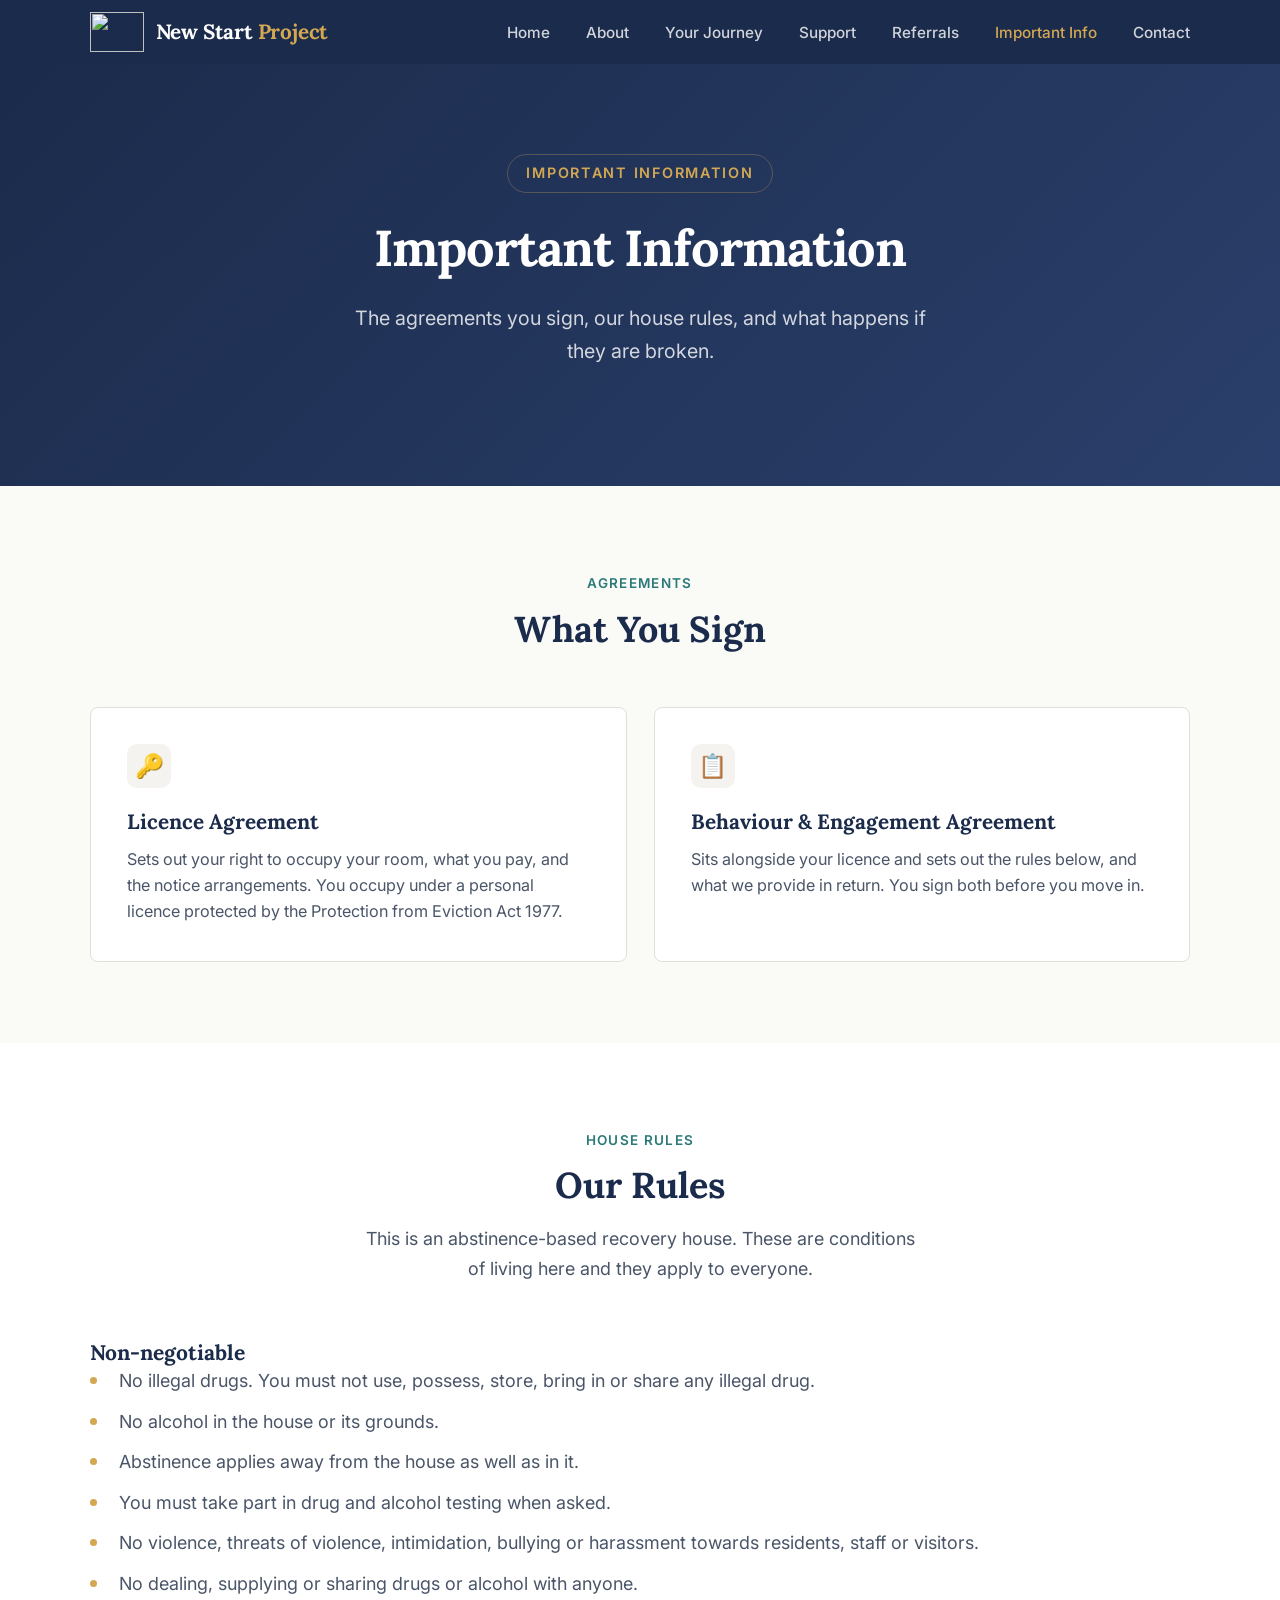
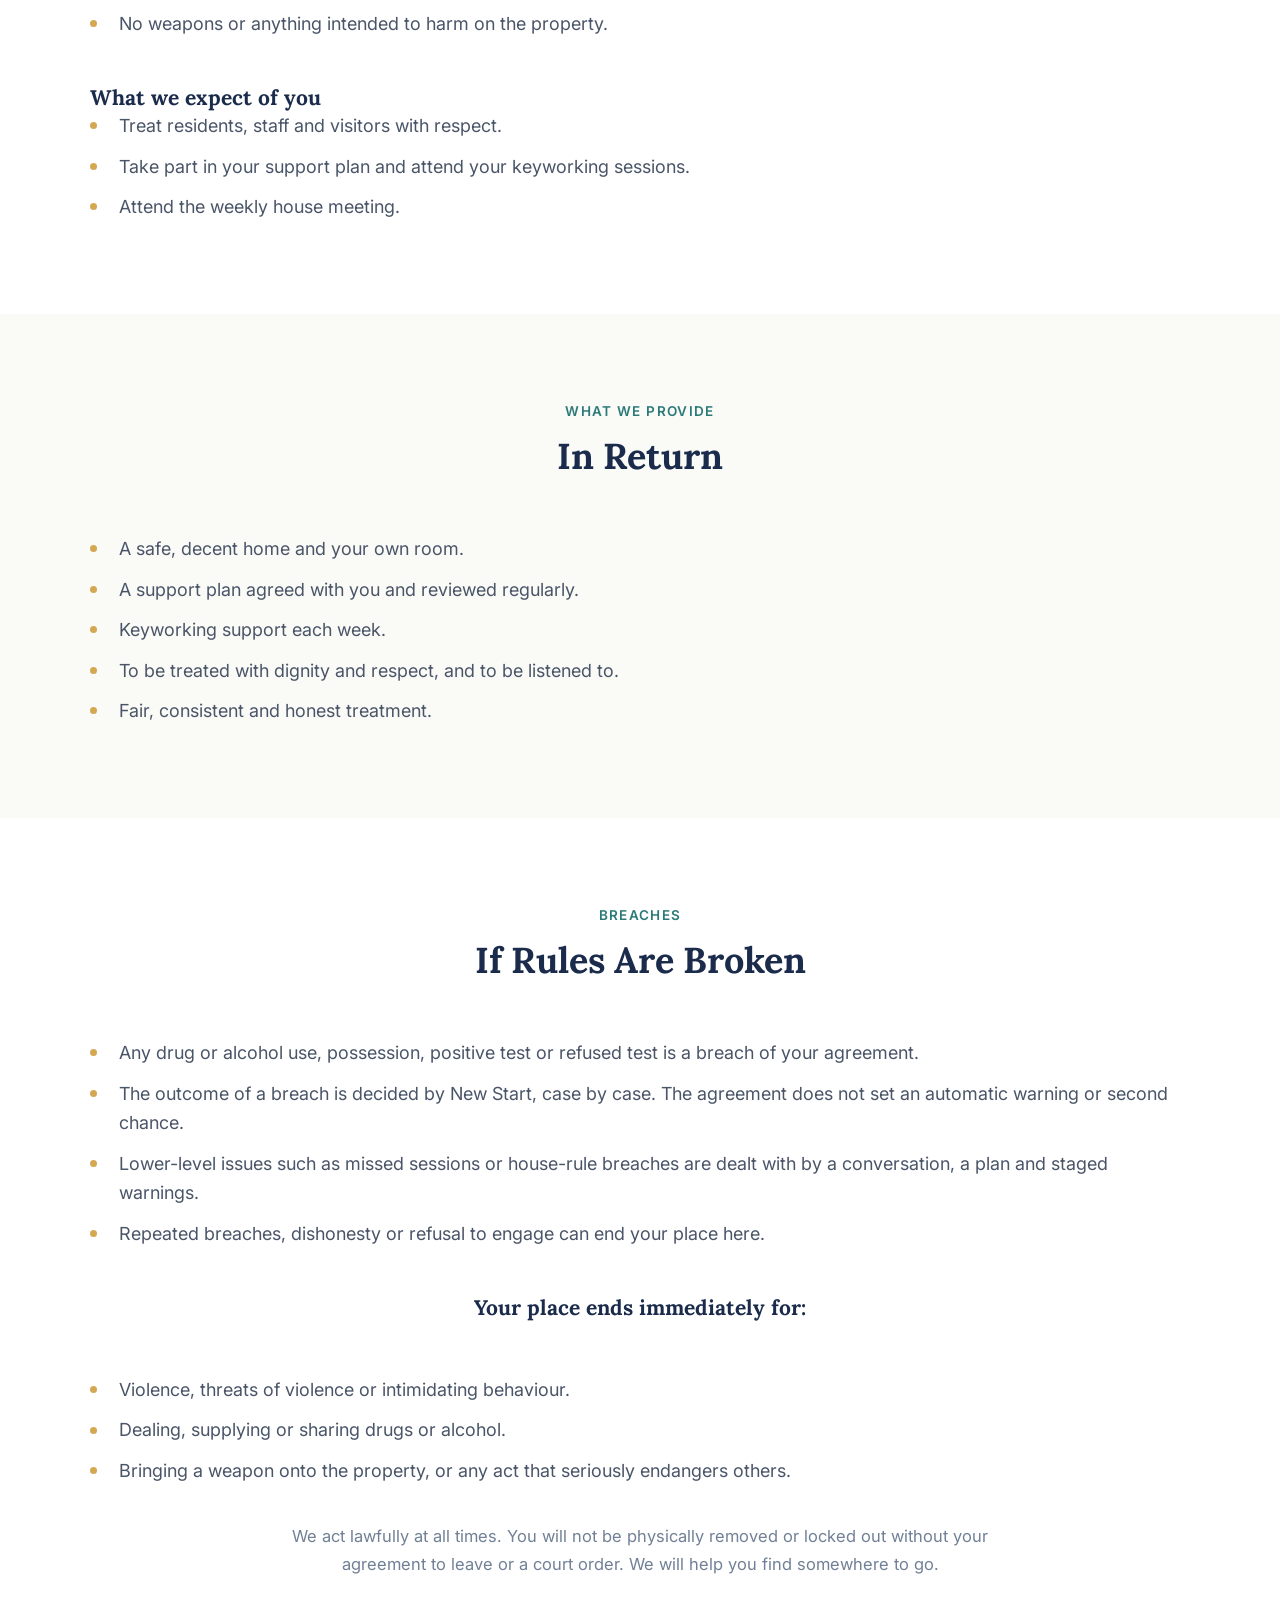
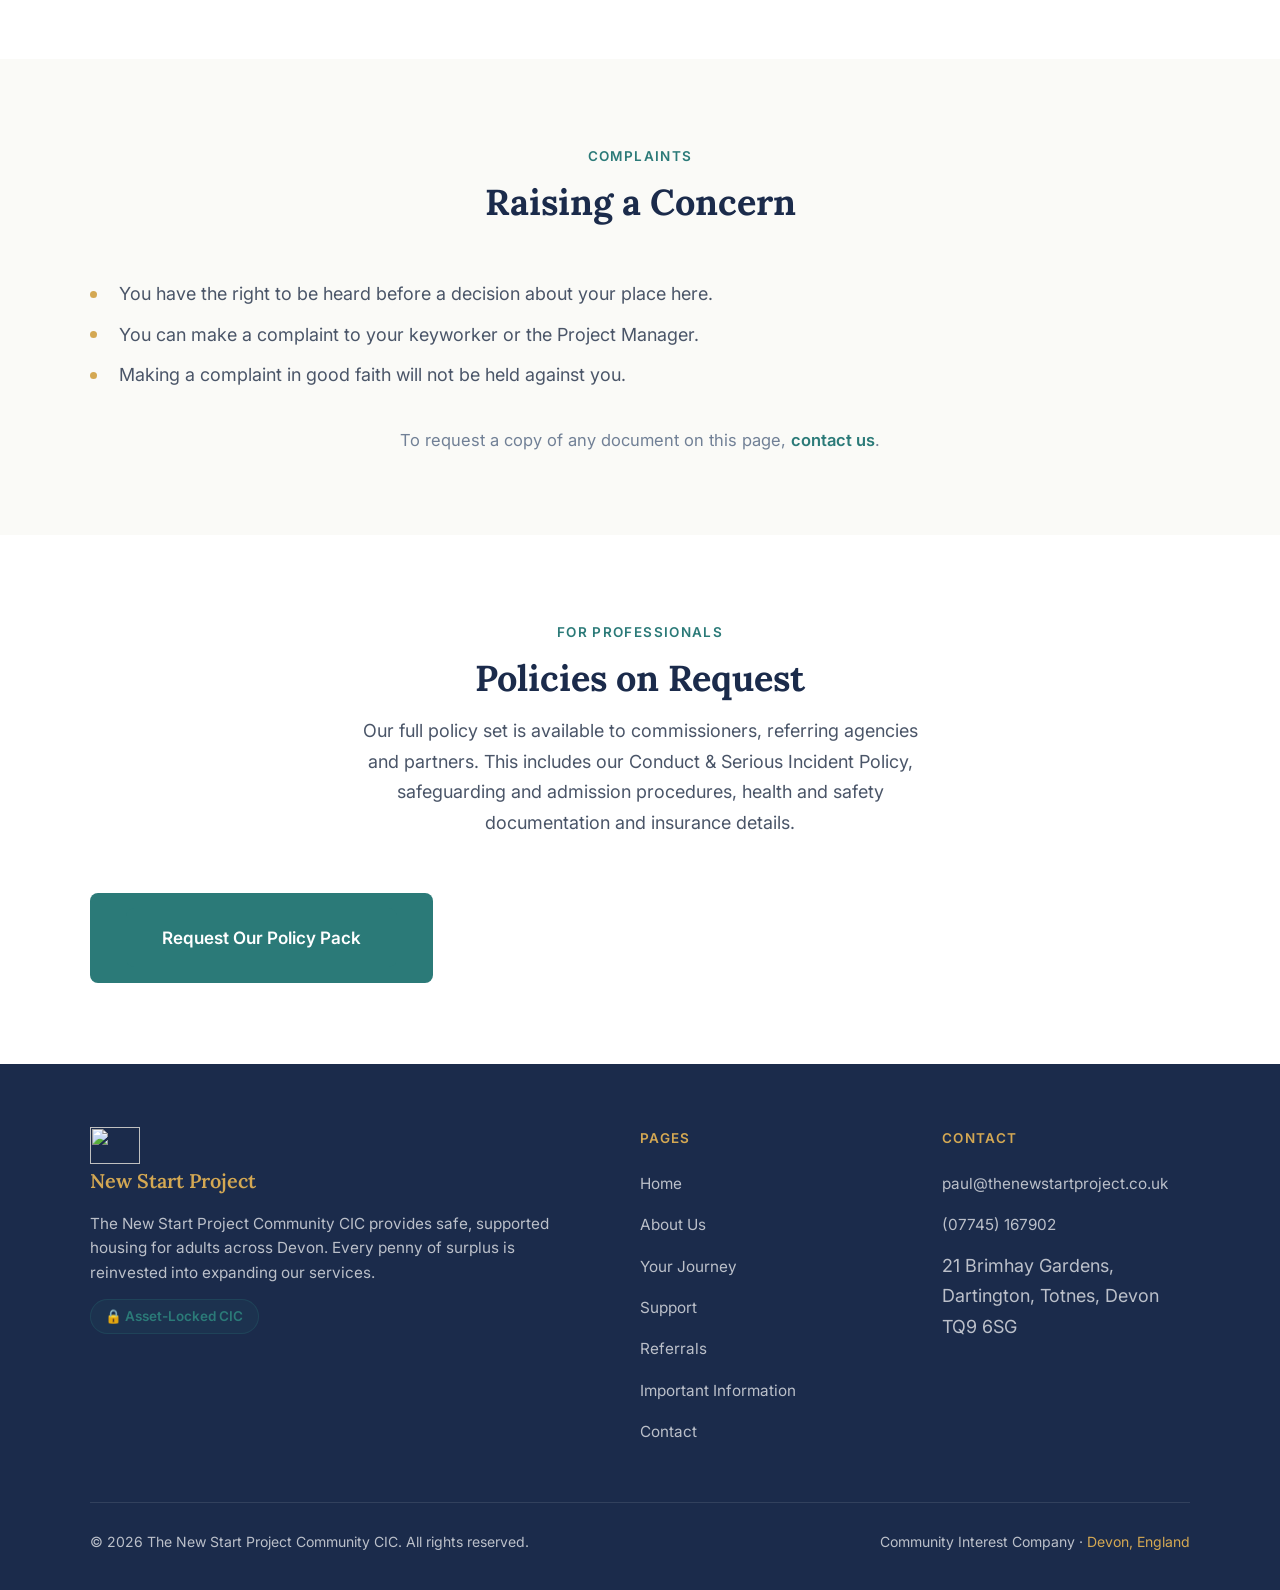
==== important-information.html @ 713a53b8 "Add files via upload" ====
<!DOCTYPE html>
<html lang="en-GB">
<head>
  <meta charset="utf-8">
  <meta name="viewport" content="width=device-width, initial-scale=1">
  <title>Important Information | The New Start Project Community CIC</title>
  <meta name="description" content="The agreements you sign, our house rules, and what happens if they are broken.">
  <link rel="icon" href="logo.svg">
  <link rel="stylesheet" href="style.css">
</head>
<body>

  <nav class="site-nav">
    <div class="nav-inner">
      <a href="index.html" class="nav-brand">
        <img src="logo.svg" alt="" class="brand-mark">
        <span class="brand-text">New Start <span class="brand-accent">Project</span></span>
      </a>
      <button class="nav-toggle" onclick="document.querySelector('.nav-links').classList.toggle('open')" aria-label="Menu">
        <span></span><span></span><span></span>
      </button>
      <ul class="nav-links">
        <li><a href="index.html">Home</a></li>
        <li><a href="about.html">About</a></li>
        <li><a href="journey.html">Your Journey</a></li>
        <li><a href="services.html">Support</a></li>
        <li><a href="referrals.html">Referrals</a></li>
        <li><a href="important-information.html" class="active">Important Info</a></li>
        <li><a href="contact.html">Contact</a></li>
      </ul>
    </div>
  </nav>

  <section class="hero">
    <div class="hero-inner">
      <div class="hero-tag">IMPORTANT INFORMATION</div>
      <h1>Important Information</h1>
      <p>The agreements you sign, our house rules, and what happens if they are broken.</p>
    </div>
  </section>

  <section class="section">
    <div class="section-inner">
      <div class="section-header">
        <div class="section-label">AGREEMENTS</div>
        <h2>What You Sign</h2>
      </div>
      <div class="cards-grid">
        <div class="card">
          <div class="card-icon">🔑</div>
          <h3>Licence Agreement</h3>
          <p>Sets out your right to occupy your room, what you pay, and the notice arrangements. You occupy under a personal licence protected by the Protection from Eviction Act 1977.</p>
        </div>
        <div class="card">
          <div class="card-icon">📋</div>
          <h3>Behaviour &amp; Engagement Agreement</h3>
          <p>Sits alongside your licence and sets out the rules below, and what we provide in return. You sign both before you move in.</p>
        </div>
      </div>
    </div>
  </section>

  <section class="section section-alt">
    <div class="section-inner">
      <div class="section-header">
        <div class="section-label">HOUSE RULES</div>
        <h2>Our Rules</h2>
        <p>This is an abstinence-based recovery house. These are conditions of living here and they apply to everyone.</p>
      </div>

      <h3>Non-negotiable</h3>
      <ul class="stage-list">
        <li>No illegal drugs. You must not use, possess, store, bring in or share any illegal drug.</li>
        <li>No alcohol in the house or its grounds.</li>
        <li>Abstinence applies away from the house as well as in it.</li>
        <li>You must take part in drug and alcohol testing when asked.</li>
        <li>No violence, threats of violence, intimidation, bullying or harassment towards residents, staff or visitors.</li>
        <li>No dealing, supplying or sharing drugs or alcohol with anyone.</li>
        <li>No weapons or anything intended to harm on the property.</li>
      </ul>

      <h3 style="margin-top:2.5rem">What we expect of you</h3>
      <ul class="stage-list">
        <li>Treat residents, staff and visitors with respect.</li>
        <li>Take part in your support plan and attend your keyworking sessions.</li>
        <li>Attend the weekly house meeting.</li>
      </ul>
    </div>
  </section>

  <section class="section">
    <div class="section-inner">
      <div class="section-header">
        <div class="section-label">WHAT WE PROVIDE</div>
        <h2>In Return</h2>
      </div>
      <ul class="stage-list">
        <li>A safe, decent home and your own room.</li>
        <li>A support plan agreed with you and reviewed regularly.</li>
        <li>Keyworking support each week.</li>
        <li>To be treated with dignity and respect, and to be listened to.</li>
        <li>Fair, consistent and honest treatment.</li>
      </ul>
    </div>
  </section>

  <section class="section section-alt">
    <div class="section-inner">
      <div class="section-header">
        <div class="section-label">BREACHES</div>
        <h2>If Rules Are Broken</h2>
      </div>
      <ul class="stage-list">
        <li>Any drug or alcohol use, possession, positive test or refused test is a breach of your agreement.</li>
        <li>The outcome of a breach is decided by New Start, case by case. The agreement does not set an automatic warning or second chance.</li>
        <li>Lower-level issues such as missed sessions or house-rule breaches are dealt with by a conversation, a plan and staged warnings.</li>
        <li>Repeated breaches, dishonesty or refusal to engage can end your place here.</li>
      </ul>
      <div class="section-header" style="margin-top:2.5rem">
        <h3>Your place ends immediately for:</h3>
      </div>
      <ul class="stage-list">
        <li>Violence, threats of violence or intimidating behaviour.</li>
        <li>Dealing, supplying or sharing drugs or alcohol.</li>
        <li>Bringing a weapon onto the property, or any act that seriously endangers others.</li>
      </ul>
      <p class="note">We act lawfully at all times. You will not be physically removed or locked out without your agreement to leave or a court order. We will help you find somewhere to go.</p>
    </div>
  </section>

  <section class="section">
    <div class="section-inner">
      <div class="section-header">
        <div class="section-label">COMPLAINTS</div>
        <h2>Raising a Concern</h2>
      </div>
      <ul class="stage-list">
        <li>You have the right to be heard before a decision about your place here.</li>
        <li>You can make a complaint to your keyworker or the Project Manager.</li>
        <li>Making a complaint in good faith will not be held against you.</li>
      </ul>
      <p class="note">To request a copy of any document on this page, <a href="contact.html">contact us</a>.</p>
    </div>
  </section>

  <section class="section section-alt">
    <div class="section-inner">
      <div class="section-header">
        <div class="section-label">FOR PROFESSIONALS</div>
        <h2>Policies on Request</h2>
        <p>Our full policy set is available to commissioners, referring agencies and partners. This includes our Conduct &amp; Serious Incident Policy, safeguarding and admission procedures, health and safety documentation and insurance details.</p>
      </div>
      <div class="hero-cta">
        <a href="contact.html" class="btn btn-primary">Request Our Policy Pack</a>
      </div>
    </div>
  </section>

  <footer class="site-footer">
    <div class="footer-inner">
      <div class="footer-grid">
        <div>
          <div class="footer-brand">
            <img src="logo.svg" alt="" class="brand-mark">
            <span>New Start <span class="brand-accent">Project</span></span>
          </div>
          <p class="footer-desc">The New Start Project Community CIC provides safe, supported housing for adults across Devon. Every penny of surplus is reinvested into expanding our services.</p>
          <div class="cic-badge" style="margin-top: 0.75rem;">🔒 Asset-Locked CIC</div>
        </div>
        <div>
          <div class="footer-heading">Pages</div>
          <ul class="footer-links">
            <li><a href="index.html">Home</a></li>
            <li><a href="about.html">About Us</a></li>
            <li><a href="journey.html">Your Journey</a></li>
            <li><a href="services.html">Support</a></li>
            <li><a href="referrals.html">Referrals</a></li>
            <li><a href="important-information.html">Important Information</a></li>
            <li><a href="contact.html">Contact</a></li>
          </ul>
        </div>
        <div>
          <div class="footer-heading">Contact</div>
          <ul class="footer-links">
            <li><a href="mailto:paul@thenewstartproject.co.uk">paul@thenewstartproject.co.uk</a></li>
            <li><a href="tel:07745167902">(07745) 167902</a></li>
            <li>21 Brimhay Gardens, Dartington, Totnes, Devon TQ9 6SG</li>
          </ul>
        </div>
      </div>
      <div class="footer-bottom">
        <div>&copy; 2026 The New Start Project Community CIC. All rights reserved.</div>
        <div>Community Interest Company &middot; <span>Devon, England</span></div>
      </div>
    </div>
  </footer>

</body>
</html>
---- style.css ----
/* ========================================
   The New Start Project — Core Styles
   Adapted from Employment Law Simplified
   ======================================== */

@import url('https://fonts.googleapis.com/css2?family=Lora:wght@400;500;600;700&family=Inter:wght@400;500;600&display=swap');

:root {
  --navy: #1B2B4B;
  --navy-light: #2A3F6B;
  --teal: #2B7A78;
  --teal-light: #3AAFA9;
  --gold: #D4A853;
  --warm-bg: #FAFAF7;
  --warm-card: #F5F3EF;
  --text-primary: #1A1A1A;
  --text-secondary: #4A5568;
  --text-light: #718096;
  --white: #FFFFFF;
  --border: #E2DFD8;
  --shadow: 0 2px 8px rgba(27,43,75,0.08);
  --shadow-lg: 0 8px 24px rgba(27,43,75,0.12);
  --radius: 8px;
  --max-width: 1100px;
}

*, *::before, *::after { box-sizing: border-box; margin: 0; padding: 0; }
html { font-size: 18px; scroll-behavior: smooth; }

body {
  font-family: 'Inter', -apple-system, BlinkMacSystemFont, sans-serif;
  color: var(--text-primary);
  background: var(--warm-bg);
  line-height: 1.7;
  -webkit-font-smoothing: antialiased;
}

h1, h2, h3, h4 { font-family: 'Lora', Georgia, serif; line-height: 1.3; color: var(--navy); }
a { color: var(--teal); text-decoration: none; transition: color 0.2s; }
a:hover { color: var(--teal-light); }
img { max-width: 100%; height: auto; }

/* ---- NAV ---- */

.site-nav {
  background: var(--navy);
  padding: 0 2rem;
  position: sticky;
  top: 0;
  z-index: 100;
}

.nav-inner {
  max-width: var(--max-width);
  margin: 0 auto;
  display: flex;
  align-items: center;
  justify-content: space-between;
  height: 64px;
}

.nav-brand {
  font-family: 'Lora', Georgia, serif;
  color: var(--white);
  font-size: 1.15rem;
  font-weight: 600;
  text-decoration: none;
}

.nav-brand span { color: var(--gold); }

.nav-links { display: flex; gap: 2rem; list-style: none; }

.nav-links a {
  color: rgba(255,255,255,0.8);
  font-size: 0.85rem;
  font-weight: 500;
  transition: color 0.2s;
}

.nav-links a:hover, .nav-links a.active { color: var(--gold); }

.nav-toggle { display: none; background: none; border: none; cursor: pointer; padding: 0.5rem; }
.nav-toggle span { display: block; width: 22px; height: 2px; background: var(--white); margin: 5px 0; }

/* ---- HERO ---- */

.hero {
  background: linear-gradient(135deg, var(--navy) 0%, var(--navy-light) 100%);
  padding: 5rem 2rem 4.5rem;
  text-align: center;
}

.hero-inner { max-width: 720px; margin: 0 auto; }

.hero-tag {
  display: inline-block;
  color: var(--gold);
  font-size: 0.8rem;
  font-weight: 600;
  letter-spacing: 0.12em;
  text-transform: uppercase;
  margin-bottom: 1.2rem;
  border: 1px solid rgba(212,168,83,0.3);
  padding: 0.35rem 1rem;
  border-radius: 20px;
}

.hero h1 {
  color: var(--white);
  font-size: 2.8rem;
  font-weight: 700;
  margin-bottom: 1.2rem;
  letter-spacing: -0.02em;
}

.hero h1 em {
  font-style: normal;
  color: var(--gold);
}

.hero p {
  color: rgba(255,255,255,0.8);
  font-size: 1.1rem;
  line-height: 1.7;
  max-width: 580px;
  margin: 0 auto 2rem;
}

.hero-cta {
  display: inline-block;
  background: var(--teal);
  color: var(--white);
  padding: 0.85rem 2rem;
  border-radius: var(--radius);
  font-weight: 600;
  font-size: 0.95rem;
  transition: background 0.2s, transform 0.2s;
  border: none;
  cursor: pointer;
}

.hero-cta:hover { background: var(--teal-light); color: var(--white); transform: translateY(-1px); }

.hero-cta-outline {
  display: inline-block;
  color: var(--white);
  padding: 0.85rem 2rem;
  border-radius: var(--radius);
  font-weight: 600;
  font-size: 0.95rem;
  border: 2px solid rgba(255,255,255,0.5);
  transition: border-color 0.2s, color 0.2s;
}

.hero-cta-outline:hover { border-color: var(--gold); color: var(--gold); }

.hero-buttons { display: flex; gap: 1rem; justify-content: center; flex-wrap: wrap; }

/* ---- SECTIONS ---- */

.section { padding: 4.5rem 2rem; }
.section-alt { background: var(--white); }
.section-inner { max-width: var(--max-width); margin: 0 auto; }
/* contact.html and referrals.html wrap their content in .container */
.container { max-width: var(--max-width); margin: 0 auto; padding: 0 2rem; }

.section-header { text-align: center; margin-bottom: 3rem; }
.section-header h2 { font-size: 2rem; margin-bottom: 0.8rem; }
.section-header p { color: var(--text-secondary); font-size: 1rem; max-width: 560px; margin: 0 auto; }

.section-label {
  display: inline-block;
  color: var(--teal);
  font-size: 0.75rem;
  font-weight: 600;
  letter-spacing: 0.1em;
  text-transform: uppercase;
  margin-bottom: 0.6rem;
}

/* ---- CARDS ---- */

.cards-grid {
  display: grid;
  grid-template-columns: repeat(auto-fit, minmax(300px, 1fr));
  gap: 1.5rem;
}

.card {
  background: var(--white);
  border: 1px solid var(--border);
  border-radius: var(--radius);
  padding: 2rem;
  transition: box-shadow 0.2s, transform 0.2s;
}

.card:hover { box-shadow: var(--shadow-lg); transform: translateY(-2px); }

.card-icon {
  width: 44px;
  height: 44px;
  background: var(--warm-card);
  border-radius: 10px;
  display: flex;
  align-items: center;
  justify-content: center;
  margin-bottom: 1.2rem;
  font-size: 1.3rem;
}

.card h3 { font-size: 1.15rem; margin-bottom: 0.6rem; color: var(--navy); }
.card p { color: var(--text-secondary); font-size: 0.9rem; line-height: 1.6; }

/* ---- STATS ---- */

.stats-row {
  display: grid;
  grid-template-columns: repeat(auto-fit, minmax(200px, 1fr));
  gap: 1.5rem;
}

.stat { text-align: center; padding: 1.5rem; }
.stat-number { font-family: 'Lora', Georgia, serif; font-size: 2.5rem; font-weight: 700; color: var(--teal); line-height: 1; margin-bottom: 0.25rem; }
.stat-label { color: var(--text-secondary); font-size: 0.85rem; }

/* ---- FEATURES ---- */

.feature-list {
  display: grid;
  grid-template-columns: repeat(auto-fit, minmax(280px, 1fr));
  gap: 2rem;
}

.feature { display: flex; gap: 1rem; }
.feature-marker { flex-shrink: 0; width: 8px; height: 8px; background: var(--teal); border-radius: 50%; margin-top: 0.55rem; }
.feature h4 { font-family: 'Lora', Georgia, serif; font-size: 1rem; margin-bottom: 0.25rem; color: var(--navy); }
.feature p { color: var(--text-secondary); font-size: 0.9rem; margin: 0; line-height: 1.6; }

/* ---- PROCESS STEPS ---- */

.process-steps {
  display: grid;
  grid-template-columns: repeat(auto-fit, minmax(220px, 1fr));
  gap: 1.5rem;
}

.step { text-align: center; padding: 1.5rem; }
.step-number {
  width: 44px; height: 44px;
  background: var(--teal);
  color: var(--white);
  border-radius: 50%;
  display: flex; align-items: center; justify-content: center;
  font-weight: 700; font-family: 'Lora', Georgia, serif;
  font-size: 1.1rem;
  margin: 0 auto 1rem;
}
.step h4 { font-family: 'Lora', Georgia, serif; margin-bottom: 0.5rem; }
.step p { color: var(--text-secondary); font-size: 0.9rem; }

/* ---- CONTACT ---- */

.contact-grid { display: grid; grid-template-columns: 1fr 1fr; gap: 2rem; }

.contact-info-block { display: flex; gap: 1rem; margin-bottom: 1.5rem; }
.contact-icon {
  flex-shrink: 0; width: 44px; height: 44px;
  background: var(--warm-card);
  border-radius: 10px;
  display: flex; align-items: center; justify-content: center;
  font-size: 1.2rem;
}
.contact-info-block h4 { font-family: 'Lora', Georgia, serif; font-size: 0.95rem; margin-bottom: 0.15rem; }
.contact-info-block p { color: var(--text-secondary); font-size: 0.9rem; margin: 0; }

.contact-form input,
.contact-form textarea,
.contact-form select {
  width: 100%; padding: 0.75rem 1rem;
  border: 1px solid var(--border); border-radius: var(--radius);
  font-family: inherit; font-size: 0.95rem;
  margin-bottom: 1rem; background: var(--white);
}
.contact-form input:focus, .contact-form textarea:focus, .contact-form select:focus { outline: none; border-color: var(--teal); }
.contact-form textarea { min-height: 120px; resize: vertical; }

/* ---- FOOTER ---- */

.site-footer {
  background: var(--navy);
  color: rgba(255,255,255,0.7);
  padding: 3.5rem 2rem 2rem;
}

.footer-inner { max-width: var(--max-width); margin: 0 auto; }

.footer-grid {
  display: grid;
  grid-template-columns: 2fr 1fr 1fr;
  gap: 3rem;
  margin-bottom: 2.5rem;
}

.footer-brand {
  font-family: 'Lora', Georgia, serif;
  font-size: 1.1rem; font-weight: 600;
  color: var(--white); margin-bottom: 0.8rem;
}
.footer-brand span { color: var(--gold); }
.footer-desc { font-size: 0.85rem; line-height: 1.6; }

.footer-heading {
  font-family: 'Inter', sans-serif;
  font-size: 0.75rem; font-weight: 600;
  letter-spacing: 0.1em; text-transform: uppercase;
  color: var(--gold); margin-bottom: 1rem;
}

.footer-links { list-style: none; }
.footer-links li { margin-bottom: 0.6rem; }
.footer-links a { color: rgba(255,255,255,0.7); font-size: 0.85rem; }
.footer-links a:hover { color: var(--gold); }

.footer-bottom {
  border-top: 1px solid rgba(255,255,255,0.1);
  padding-top: 1.5rem;
  display: flex; justify-content: space-between;
  font-size: 0.78rem;
}
.footer-bottom span { color: var(--gold); }

.cic-badge {
  display: inline-flex; align-items: center; gap: 0.4rem;
  background: rgba(43,122,120,0.1);
  border: 1px solid rgba(43,122,120,0.25);
  color: var(--teal);
  padding: 0.3rem 0.8rem; border-radius: 50px;
  font-size: 0.75rem; font-weight: 600;
}

/* ---- RESPONSIVE ---- */

@media (max-width: 768px) {
  html { font-size: 16px; }
  .nav-links { display: none; }
  .nav-toggle { display: block; }
  .nav-links.open {
    display: flex; flex-direction: column;
    position: absolute; top: 64px; left: 0; right: 0;
    background: var(--navy);
    padding: 1rem 2rem 1.5rem; gap: 0.8rem;
    border-top: 1px solid rgba(255,255,255,0.1);
  }
  .hero { padding: 3.5rem 1.5rem 3rem; }
  .hero h1 { font-size: 2rem; }
  .section { padding: 3rem 1.5rem; }
  .cards-grid { grid-template-columns: 1fr; }
  .contact-grid { grid-template-columns: 1fr; }
  .footer-grid { grid-template-columns: 1fr; }
  .footer-bottom { flex-direction: column; gap: 0.5rem; }
}

/* ---- LEGACY NAV SUPPORT ---- */
header { background: var(--navy); position: sticky; top: 0; z-index: 100; }
.nav-container { max-width: var(--max-width); margin: 0 auto; padding: 0 2rem; display: flex; align-items: center; justify-content: space-between; height: 64px; }
.logo { display: flex; align-items: center; gap: 0.75rem; text-decoration: none; }
.logo-icon { width: 38px; height: 38px; background: var(--gold); border-radius: 50%; display: flex; align-items: center; justify-content: center; font-weight: 800; color: var(--navy); font-size: 1.1rem; }
.logo-text { color: var(--white); font-family: 'Lora', Georgia, serif; font-weight: 600; font-size: 1.15rem; }
.logo-text span { color: var(--gold); }
nav ul { display: flex; gap: 2rem; list-style: none; }
nav a { color: rgba(255,255,255,0.8); font-size: 0.85rem; font-weight: 500; }
nav a:hover, nav a.active { color: var(--gold); }

/* ---- LEGACY LAYOUT SUPPORT ---- */
.hero-badge { display: inline-block; color: var(--gold); font-size: 0.8rem; font-weight: 600; letter-spacing: 0.12em; text-transform: uppercase; margin-bottom: 1.2rem; border: 1px solid rgba(212,168,83,0.3); padding: 0.35rem 1rem; border-radius: 20px; }
.btn { display: inline-block; padding: 0.85rem 2rem; border-radius: var(--radius); font-weight: 600; font-size: 0.95rem; cursor: pointer; border: none; text-decoration: none; }
.btn-primary { background: var(--teal); color: var(--white); }
.btn-primary:hover { background: var(--teal-light); color: var(--white); }
.btn-outline { background: transparent; color: var(--white); border: 2px solid rgba(255,255,255,0.5); }
.btn-outline:hover { border-color: var(--gold); color: var(--gold); }
.btn-group { display: flex; gap: 1rem; justify-content: center; flex-wrap: wrap; }
/* :not(.hero) is essential. Without it this rule outranks .hero
   (specificity 0,1,1 vs 0,1,0) and paints the navy hero white,
   making the white hero heading invisible on every page. */
section:nth-child(even):not(.hero) { background: var(--white); }
.card-grid { display: grid; grid-template-columns: repeat(auto-fit, minmax(300px, 1fr)); gap: 1.5rem; margin-top: 2rem; }
footer ul { list-style: none; }
footer li { margin-bottom: 0.6rem; }
footer li a { color: rgba(255,255,255,0.7); font-size: 0.85rem; }
footer li a:hover { color: var(--gold); }
footer h4 { color: var(--gold); font-family: 'Inter', sans-serif; font-size: 0.75rem; font-weight: 600; letter-spacing: 0.1em; text-transform: uppercase; margin-bottom: 1rem; }
.footer-grid { display: grid; grid-template-columns: 2fr 1fr 1fr; gap: 3rem; margin-bottom: 2.5rem; }
.footer-bottom { border-top: 1px solid rgba(255,255,255,0.1); padding-top: 1.5rem; display: flex; justify-content: space-between; font-size: 0.78rem; }
.footer-bottom span { color: var(--gold); }
.footer-brand p { font-size: 0.85rem; margin-top: 0.75rem; line-height: 1.6; }

/* ==========================================================
   Added: logo/brand mark, resident journey, callouts
   ========================================================== */

/* ---- Brand mark ---- */
.nav-brand { display: flex; align-items: center; gap: 0.65rem; text-decoration: none; }
/* The brand mark is wider than tall (168x126 viewBox), so it needs a
   landscape slot rather than the old square one. */
.brand-mark { width: 54px; height: 40px; display: block; flex-shrink: 0; object-fit: contain; }
/* .nav-brand span is already gold elsewhere, so these need equal-or-higher
   specificity to keep the first two words white. */
.nav-brand .brand-text { font-family: 'Lora', Georgia, serif; font-weight: 700; font-size: 1.15rem; color: var(--white); letter-spacing: -0.01em; }
.nav-brand .brand-accent, .footer-brand .brand-accent { color: var(--gold); }
/* FOOTER BACKGROUND FIX
   contact.html and referrals.html use a plain <footer> element, but the navy
   background was only ever defined on .site-footer. That left white footer
   text sitting on the cream page background, effectively invisible.
   This styles the bare element so both conventions work. */
footer {
  background: var(--navy);
  color: rgba(255,255,255,0.7);
  padding: 3.5rem 2rem 2rem;
}
footer p { color: rgba(255,255,255,0.7); }
footer .container { padding: 0; }

/* Do NOT make .footer-brand a flex row: the older markup uses it as a
   stacked column holding a logo and a paragraph. Only the inline mark
   inside it is sized here. */
.footer-brand .brand-mark { width: 50px; height: 37px; }

/* The .footer-brand column is Lora 600 for the wordmark, but the description
   paragraph inside it must not inherit that bold serif. */
.footer-brand p {
  font-family: 'Inter', Arial, sans-serif;
  font-weight: 400;
  font-size: 0.85rem;
  line-height: 1.6;
  color: rgba(255,255,255,0.7);
}

/* Footer logo badge: show the real logo instead of the "NS" text circle. */
.logo-icon {
  background: url("logo.svg") center / contain no-repeat;
  border-radius: 0;
  color: transparent;
  font-size: 0;
  width: 54px;
  height: 40px;
  flex-shrink: 0;
}

/* ---- Callout ---- */
.callout {
  background: var(--white);
  border-left: 4px solid var(--teal);
  border-radius: var(--radius);
  padding: 1.75rem 2rem;
  box-shadow: var(--shadow);
  max-width: var(--content-width, 740px);
  margin: 0 auto;
}
.callout p { color: var(--text-secondary); margin-bottom: 1rem; line-height: 1.75; }
.callout p:last-child { margin-bottom: 0; }
.callout strong { color: var(--text-primary); }
.callout-link a { color: var(--teal); font-weight: 600; text-decoration: none; }
.callout-link a:hover { color: var(--teal-light); }

/* ---- Journey stages ---- */
.stage {
  display: grid;
  grid-template-columns: 64px 1fr;
  gap: 1.5rem;
  background: var(--white);
  border: 1px solid var(--border);
  border-radius: var(--radius);
  padding: 2rem;
  margin-bottom: 1.25rem;
  box-shadow: var(--shadow);
}
.stage-num {
  width: 52px; height: 52px;
  border-radius: 50%;
  background: var(--teal);
  color: var(--white);
  font-family: 'Lora', Georgia, serif;
  font-size: 1.5rem;
  font-weight: 700;
  display: flex; align-items: center; justify-content: center;
}
.stage-body h3 { font-size: 1.4rem; margin-bottom: 0.5rem; color: var(--navy); }
.stage-lead { color: var(--teal); font-weight: 600; font-size: 1.05rem; margin-bottom: 0.85rem; }
.stage-body p { color: var(--text-secondary); line-height: 1.75; margin-bottom: 1rem; }
.stage-list { list-style: none; padding: 0; margin: 0; }
.stage-list li {
  position: relative;
  padding-left: 1.6rem;
  margin-bottom: 0.6rem;
  color: var(--text-secondary);
  line-height: 1.65;
}
.stage-list li::before {
  content: "";
  position: absolute;
  left: 0; top: 0.62em;
  width: 7px; height: 7px;
  border-radius: 50%;
  background: var(--gold);
}
.stage-list strong { color: var(--text-primary); }

/* ---- Support level hours ---- */
.level-hours {
  color: var(--teal);
  font-weight: 700;
  font-size: 0.88rem;
  letter-spacing: 0.02em;
  margin-bottom: 0.6rem;
}

/* ---- Small print note ---- */
.note {
  max-width: var(--content-width, 740px);
  margin: 2rem auto 0;
  text-align: center;
  color: var(--text-light);
  font-size: 0.92rem;
  line-height: 1.7;
}
.note a { color: var(--teal); font-weight: 600; text-decoration: none; }
.note a:hover { color: var(--teal-light); }

/* ---- Mini stage strip (homepage) ---- */
.mini-stages {
  display: grid;
  grid-template-columns: repeat(auto-fit, minmax(180px, 1fr));
  gap: 1rem;
}
.mini-stage {
  background: var(--white);
  border: 1px solid var(--border);
  border-radius: var(--radius);
  padding: 1.5rem 1.25rem;
  text-align: center;
  display: flex;
  flex-direction: column;
  align-items: center;
  gap: 0.4rem;
}
.mini-num {
  width: 34px; height: 34px;
  border-radius: 50%;
  background: var(--navy);
  color: var(--gold);
  font-weight: 700;
  font-size: 0.95rem;
  display: flex; align-items: center; justify-content: center;
  margin-bottom: 0.35rem;
}
.mini-stage strong { color: var(--navy); font-size: 1rem; }
.mini-stage span:last-child { color: var(--text-light); font-size: 0.86rem; line-height: 1.5; }

/* ---- Hero closing bands use h2 ---- */
.hero h2 {
  color: var(--white);
  font-size: 1.9rem;
  margin-bottom: 1rem;
  line-height: 1.3;
}
.hero h2 em { font-style: normal; color: var(--gold); }

/* ---- Narrow screens ---- */
@media (max-width: 640px) {
  .stage { grid-template-columns: 1fr; gap: 1rem; padding: 1.5rem; }
  .callout { padding: 1.35rem 1.4rem; }
  .brand-text { font-size: 1rem; }
}
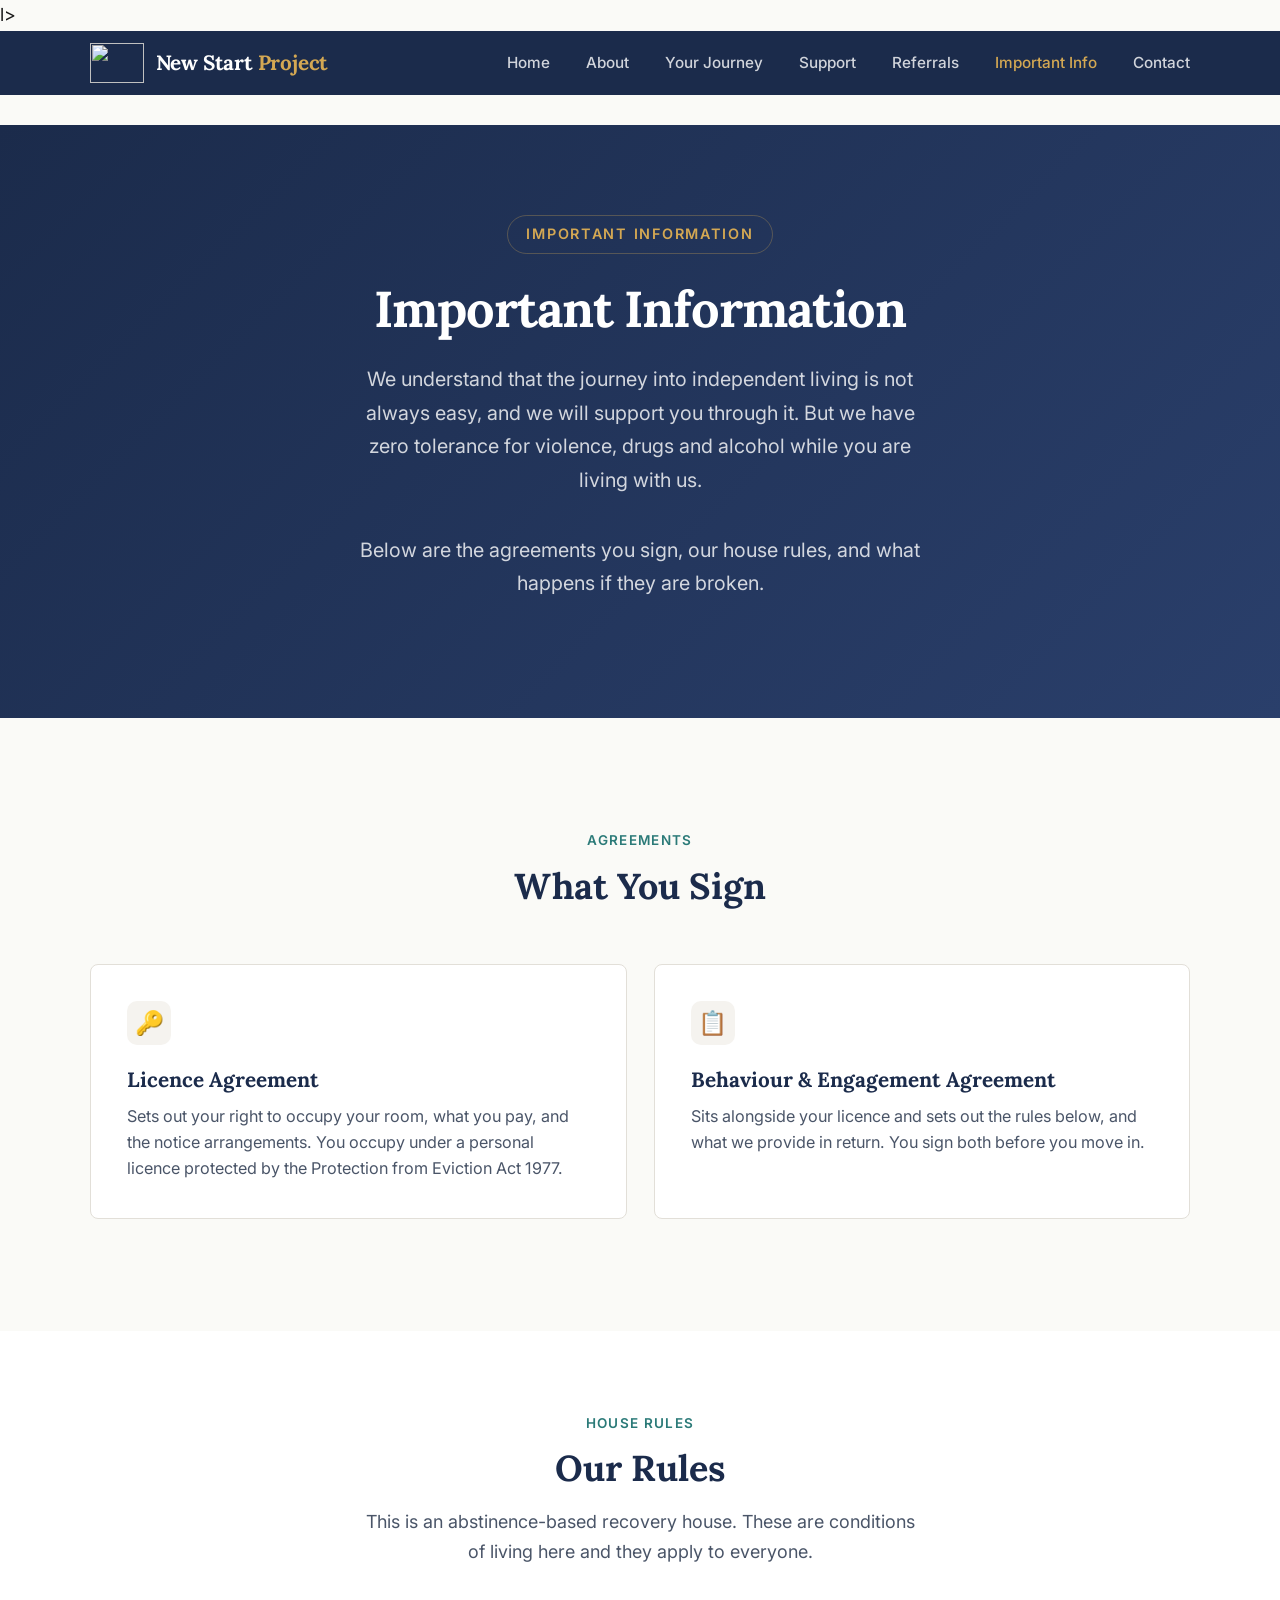
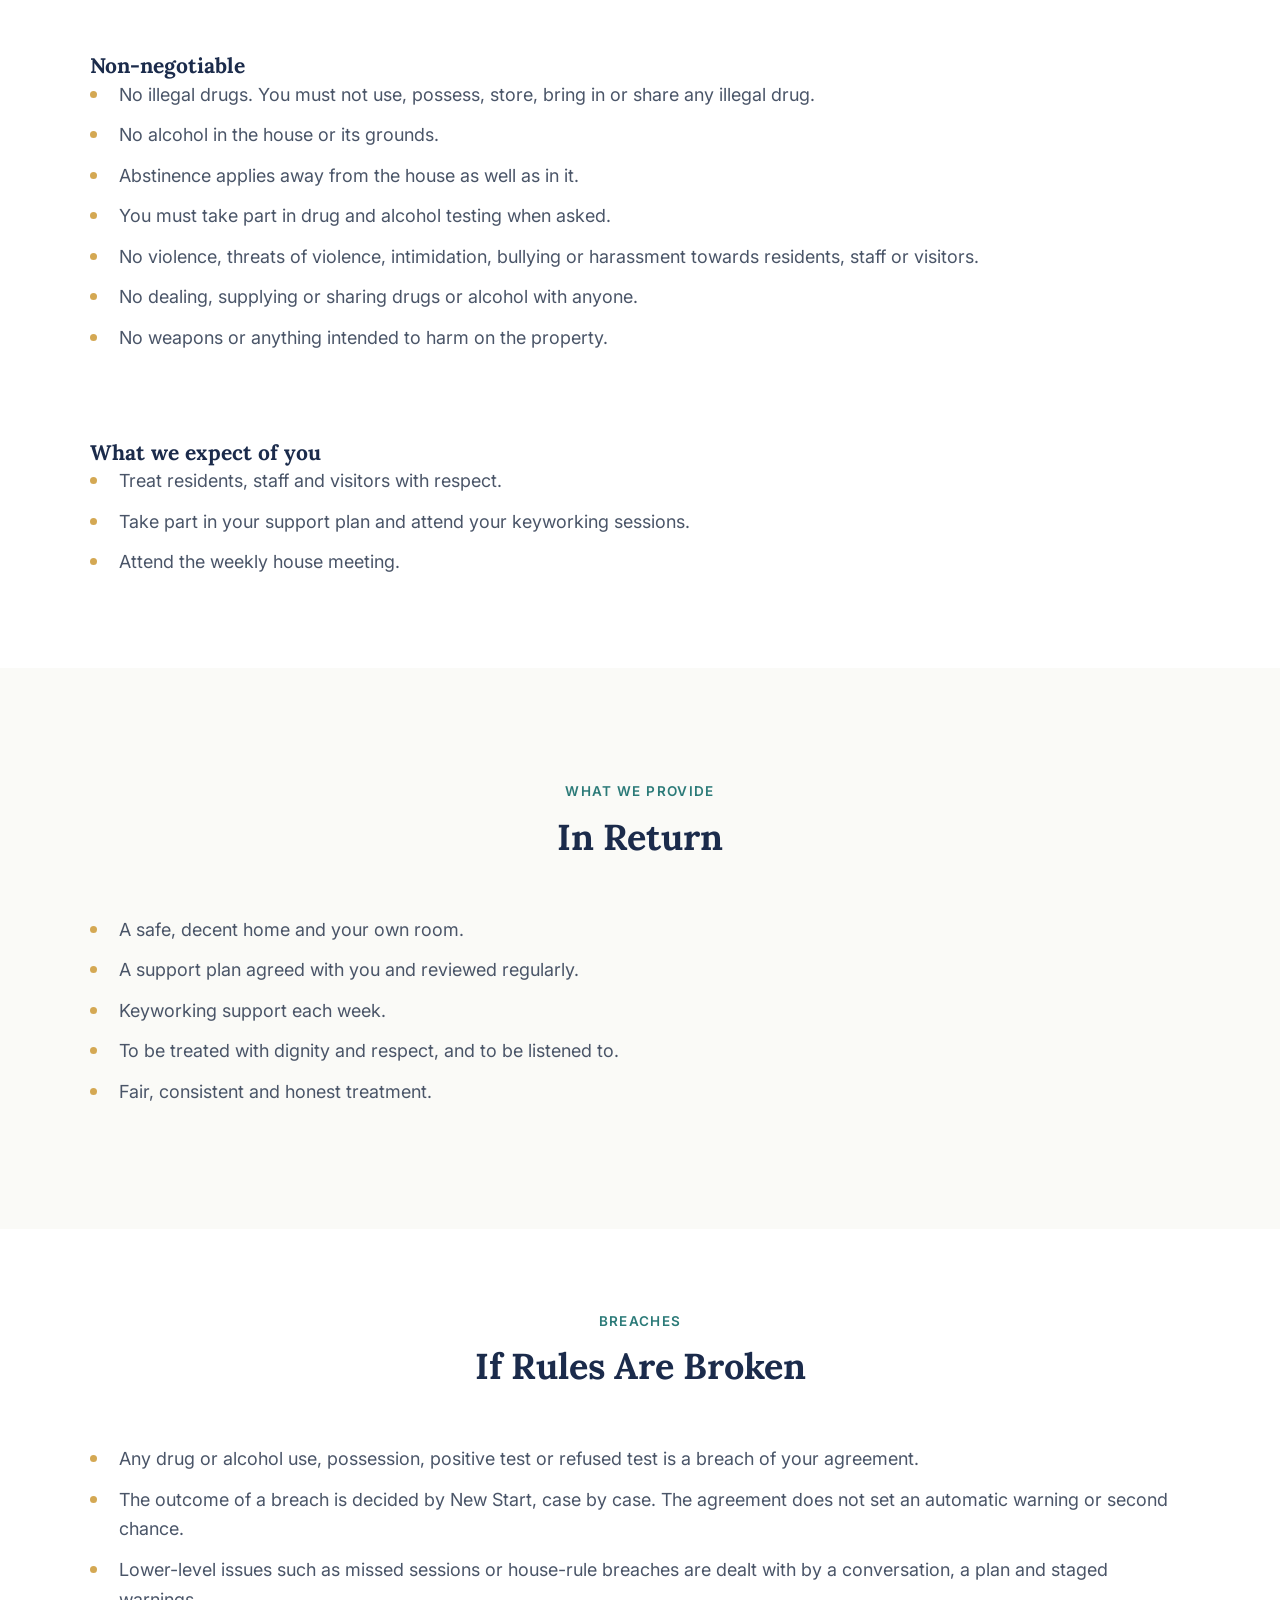
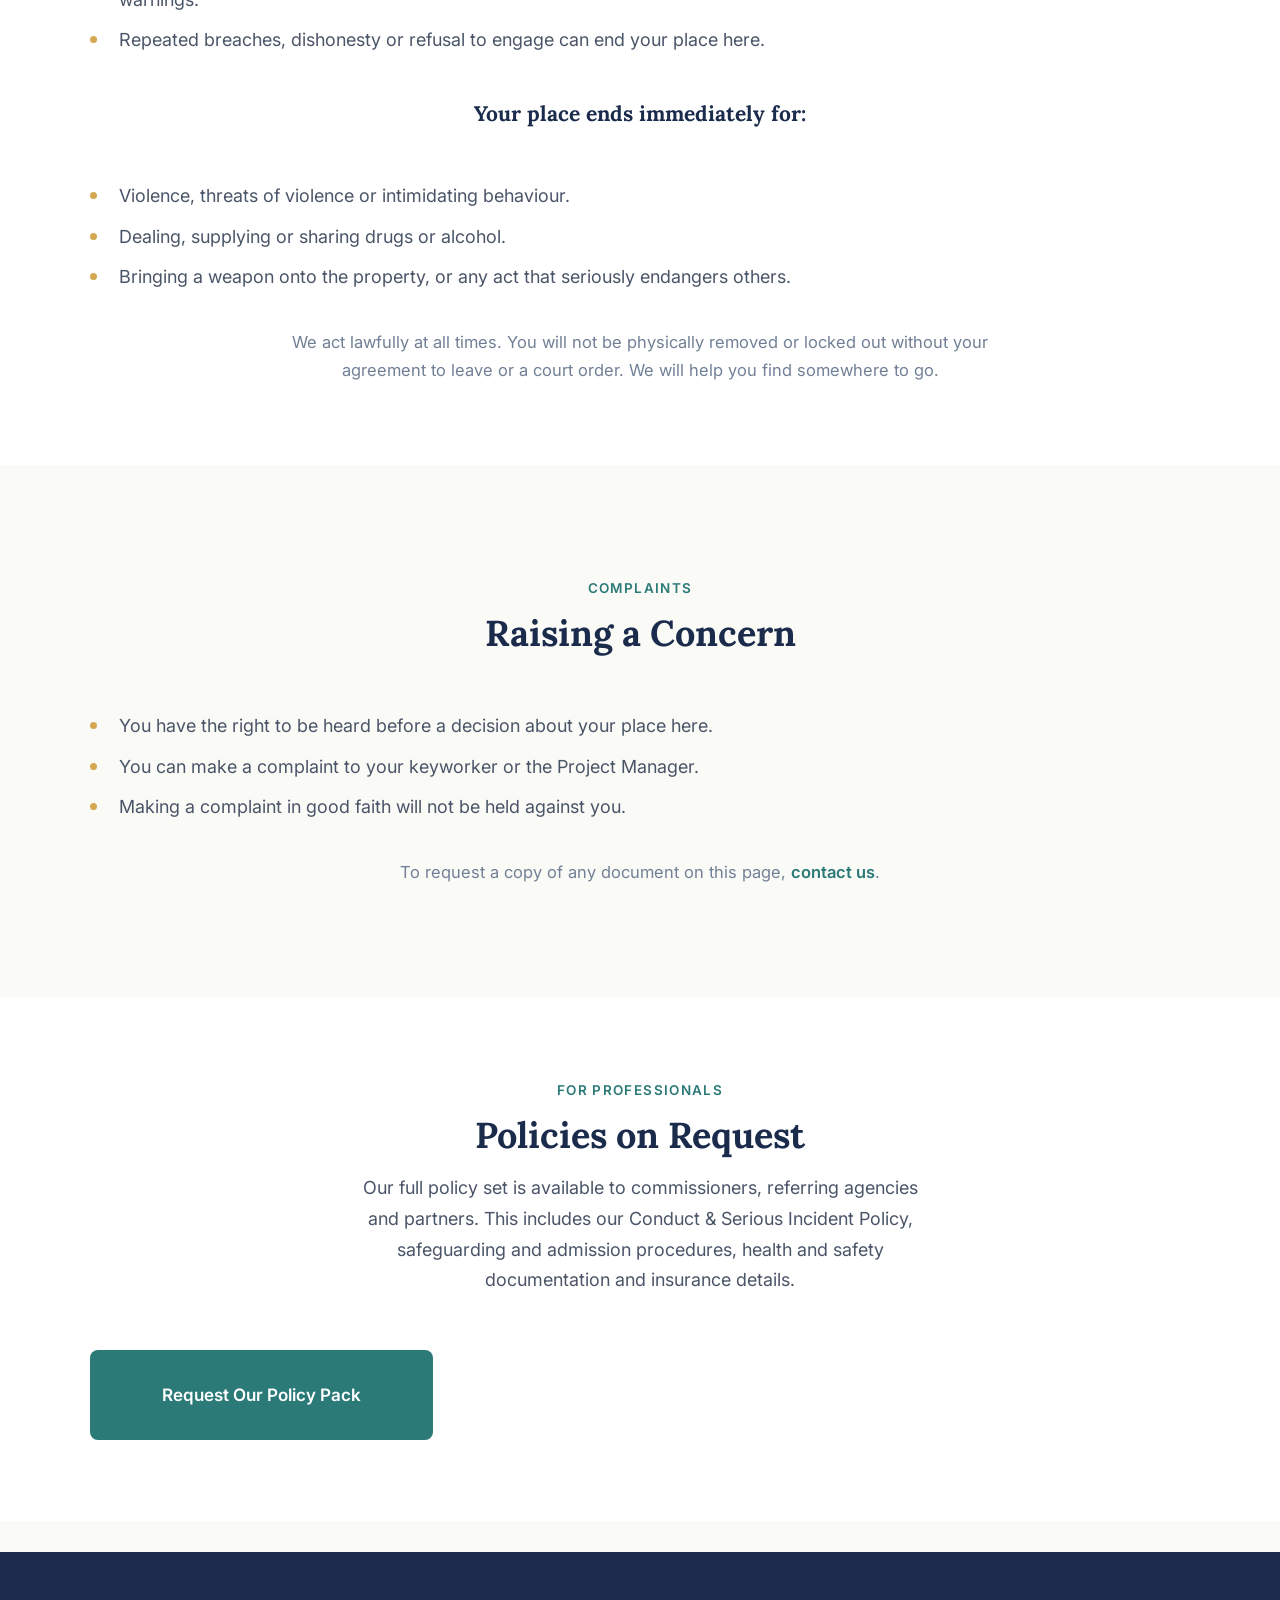
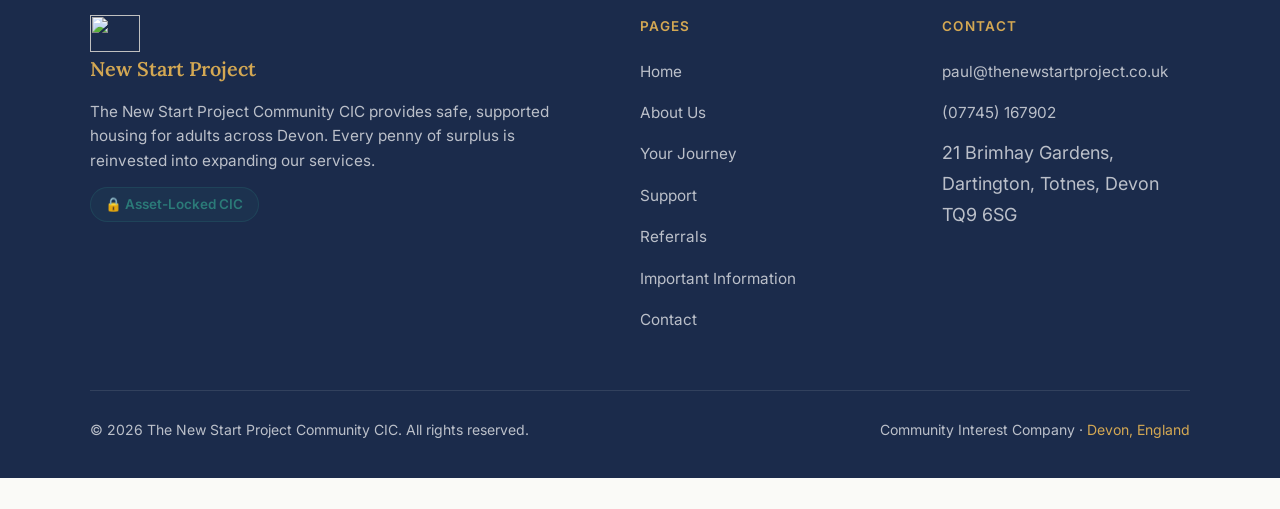
==== commit ec65683e: "Update important-information.html" ====
--- a/important-information.html
+++ b/important-information.html
@@ -1,4 +1,4 @@
-<!DOCTYPE html>
+l>
 <html lang="en-GB">
 <head>
   <meta charset="utf-8">
@@ -9,7 +9,7 @@
   <link rel="stylesheet" href="style.css">
 </head>
 <body>
-
+​
   <nav class="site-nav">
     <div class="nav-inner">
       <a href="index.html" class="nav-brand">
@@ -30,15 +30,16 @@
       </ul>
     </div>
   </nav>
-
+​
   <section class="hero">
     <div class="hero-inner">
       <div class="hero-tag">IMPORTANT INFORMATION</div>
       <h1>Important Information</h1>
-      <p>The agreements you sign, our house rules, and what happens if they are broken.</p>
-    </div>
-  </section>
-
+      <p>We understand that the journey into independent living is not always easy, and we will support you through it. But we have zero tolerance for violence, drugs and alcohol while you are living with us.</p>
+      <p>Below are the agreements you sign, our house rules, and what happens if they are broken.</p>
+    </div>
+  </section>
+​
   <section class="section">
     <div class="section-inner">
       <div class="section-header">
@@ -59,7 +60,7 @@
       </div>
     </div>
   </section>
-
+​
   <section class="section section-alt">
     <div class="section-inner">
       <div class="section-header">
@@ -67,7 +68,7 @@
         <h2>Our Rules</h2>
         <p>This is an abstinence-based recovery house. These are conditions of living here and they apply to everyone.</p>
       </div>
-
+​
       <h3>Non-negotiable</h3>
       <ul class="stage-list">
         <li>No illegal drugs. You must not use, possess, store, bring in or share any illegal drug.</li>
@@ -78,7 +79,7 @@
         <li>No dealing, supplying or sharing drugs or alcohol with anyone.</li>
         <li>No weapons or anything intended to harm on the property.</li>
       </ul>
-
+​
       <h3 style="margin-top:2.5rem">What we expect of you</h3>
       <ul class="stage-list">
         <li>Treat residents, staff and visitors with respect.</li>
@@ -87,7 +88,7 @@
       </ul>
     </div>
   </section>
-
+​
   <section class="section">
     <div class="section-inner">
       <div class="section-header">
@@ -103,7 +104,7 @@
       </ul>
     </div>
   </section>
-
+​
   <section class="section section-alt">
     <div class="section-inner">
       <div class="section-header">
@@ -127,7 +128,7 @@
       <p class="note">We act lawfully at all times. You will not be physically removed or locked out without your agreement to leave or a court order. We will help you find somewhere to go.</p>
     </div>
   </section>
-
+​
   <section class="section">
     <div class="section-inner">
       <div class="section-header">
@@ -142,7 +143,7 @@
       <p class="note">To request a copy of any document on this page, <a href="contact.html">contact us</a>.</p>
     </div>
   </section>
-
+​
   <section class="section section-alt">
     <div class="section-inner">
       <div class="section-header">
@@ -155,7 +156,7 @@
       </div>
     </div>
   </section>
-
+​
   <footer class="site-footer">
     <div class="footer-inner">
       <div class="footer-grid">
@@ -194,6 +195,6 @@
       </div>
     </div>
   </footer>
-
+​
 </body>
 </html>
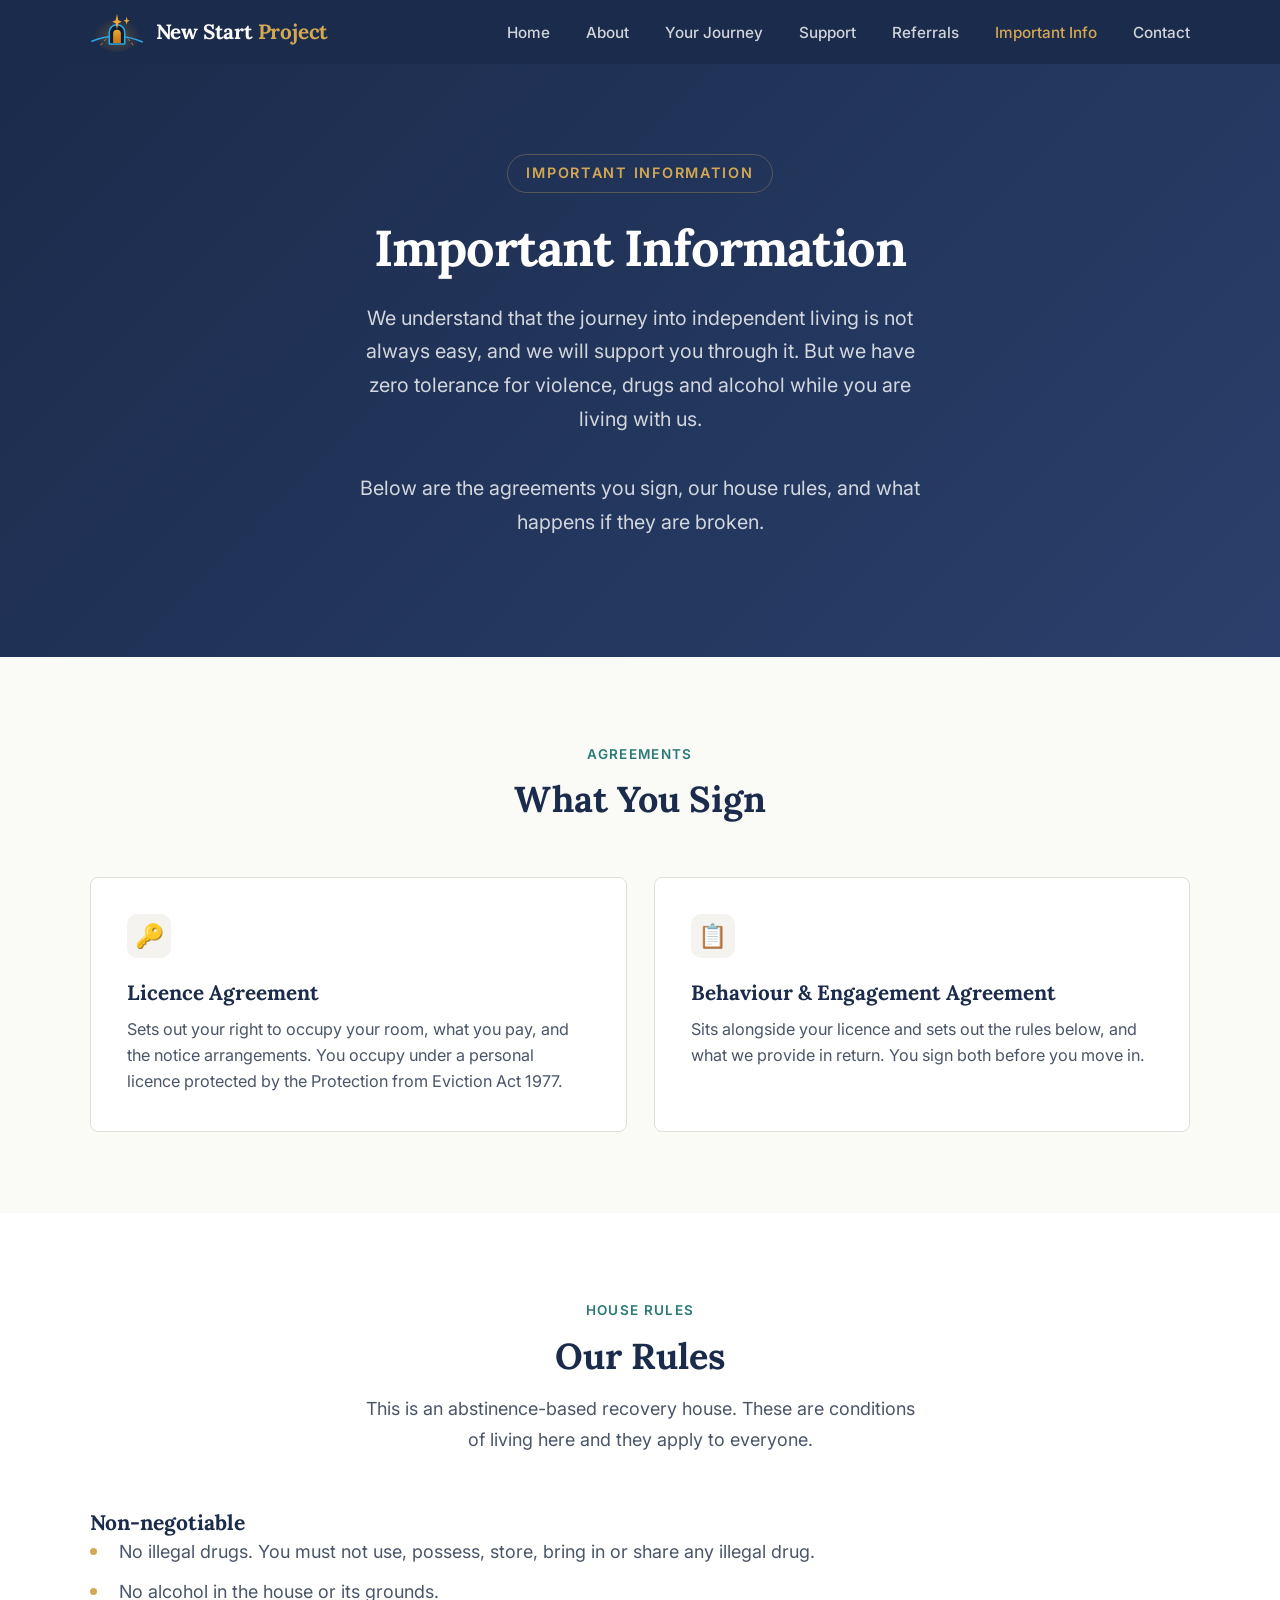
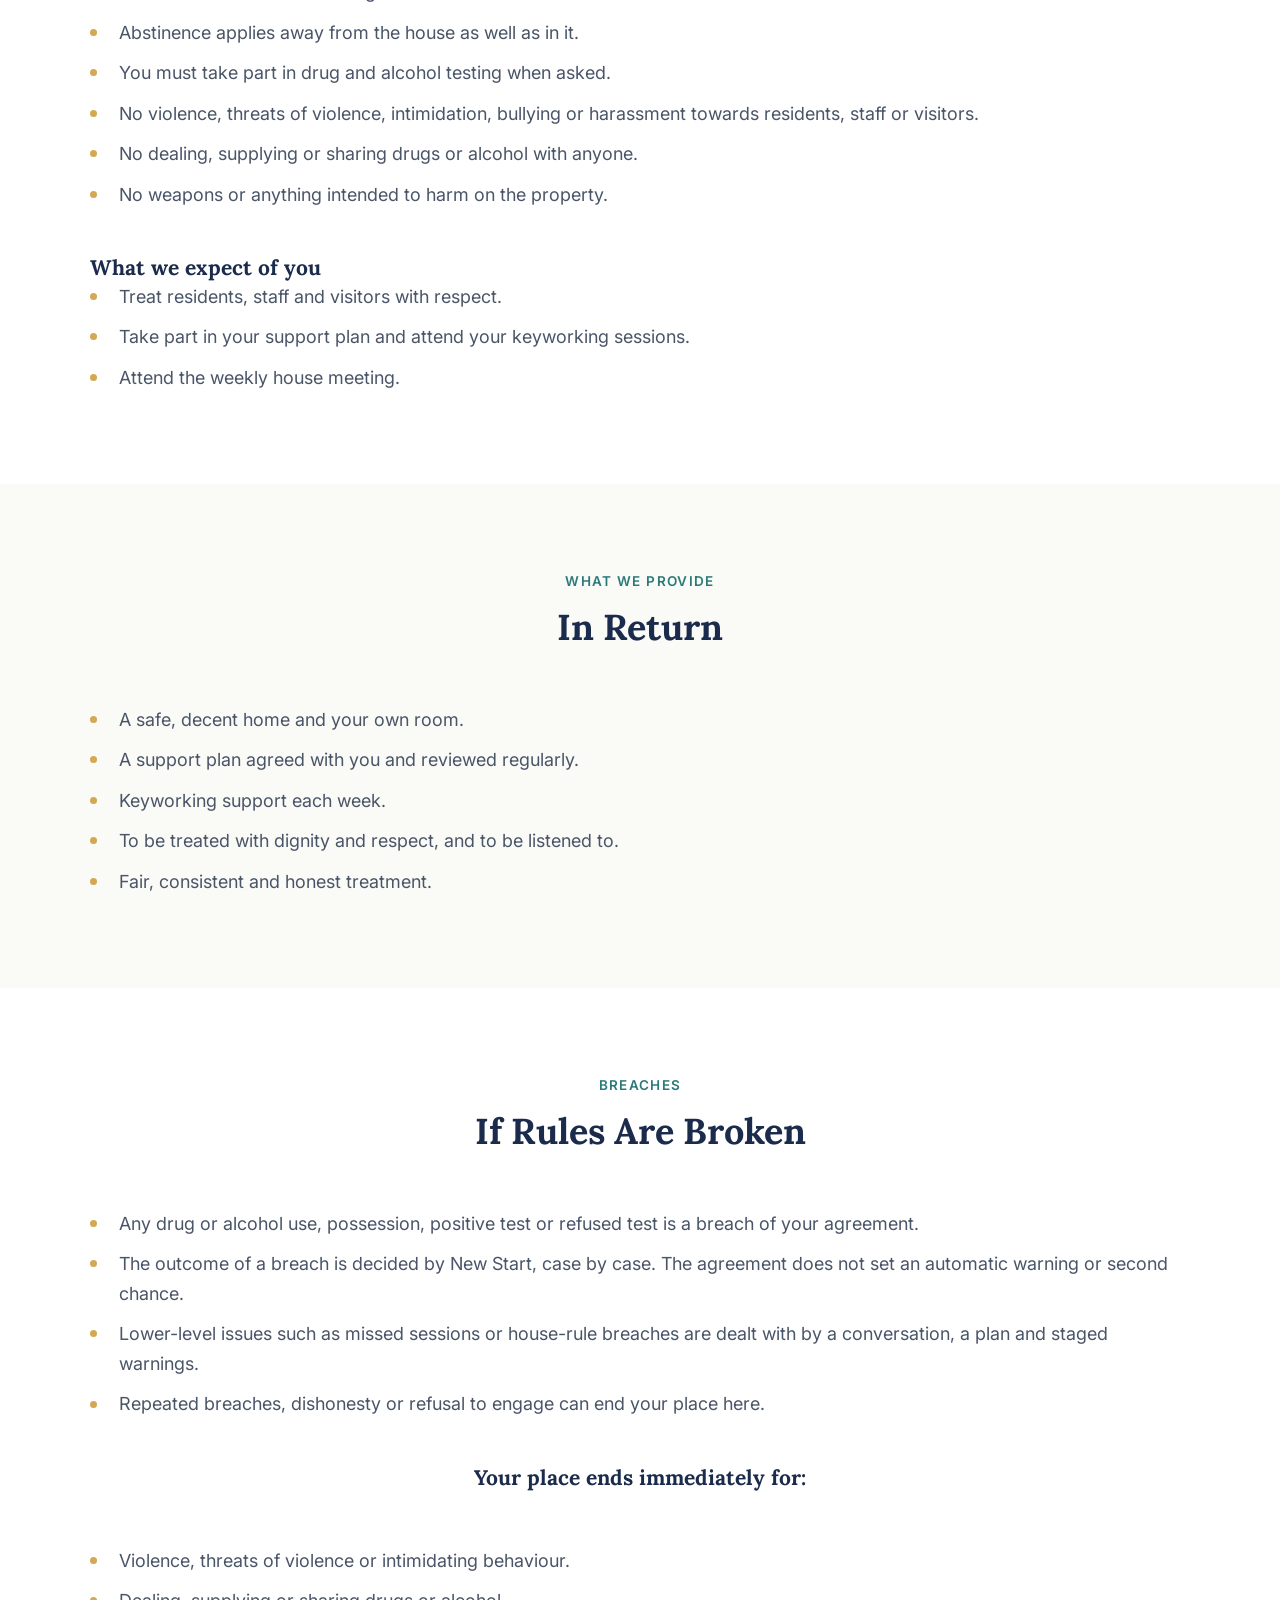
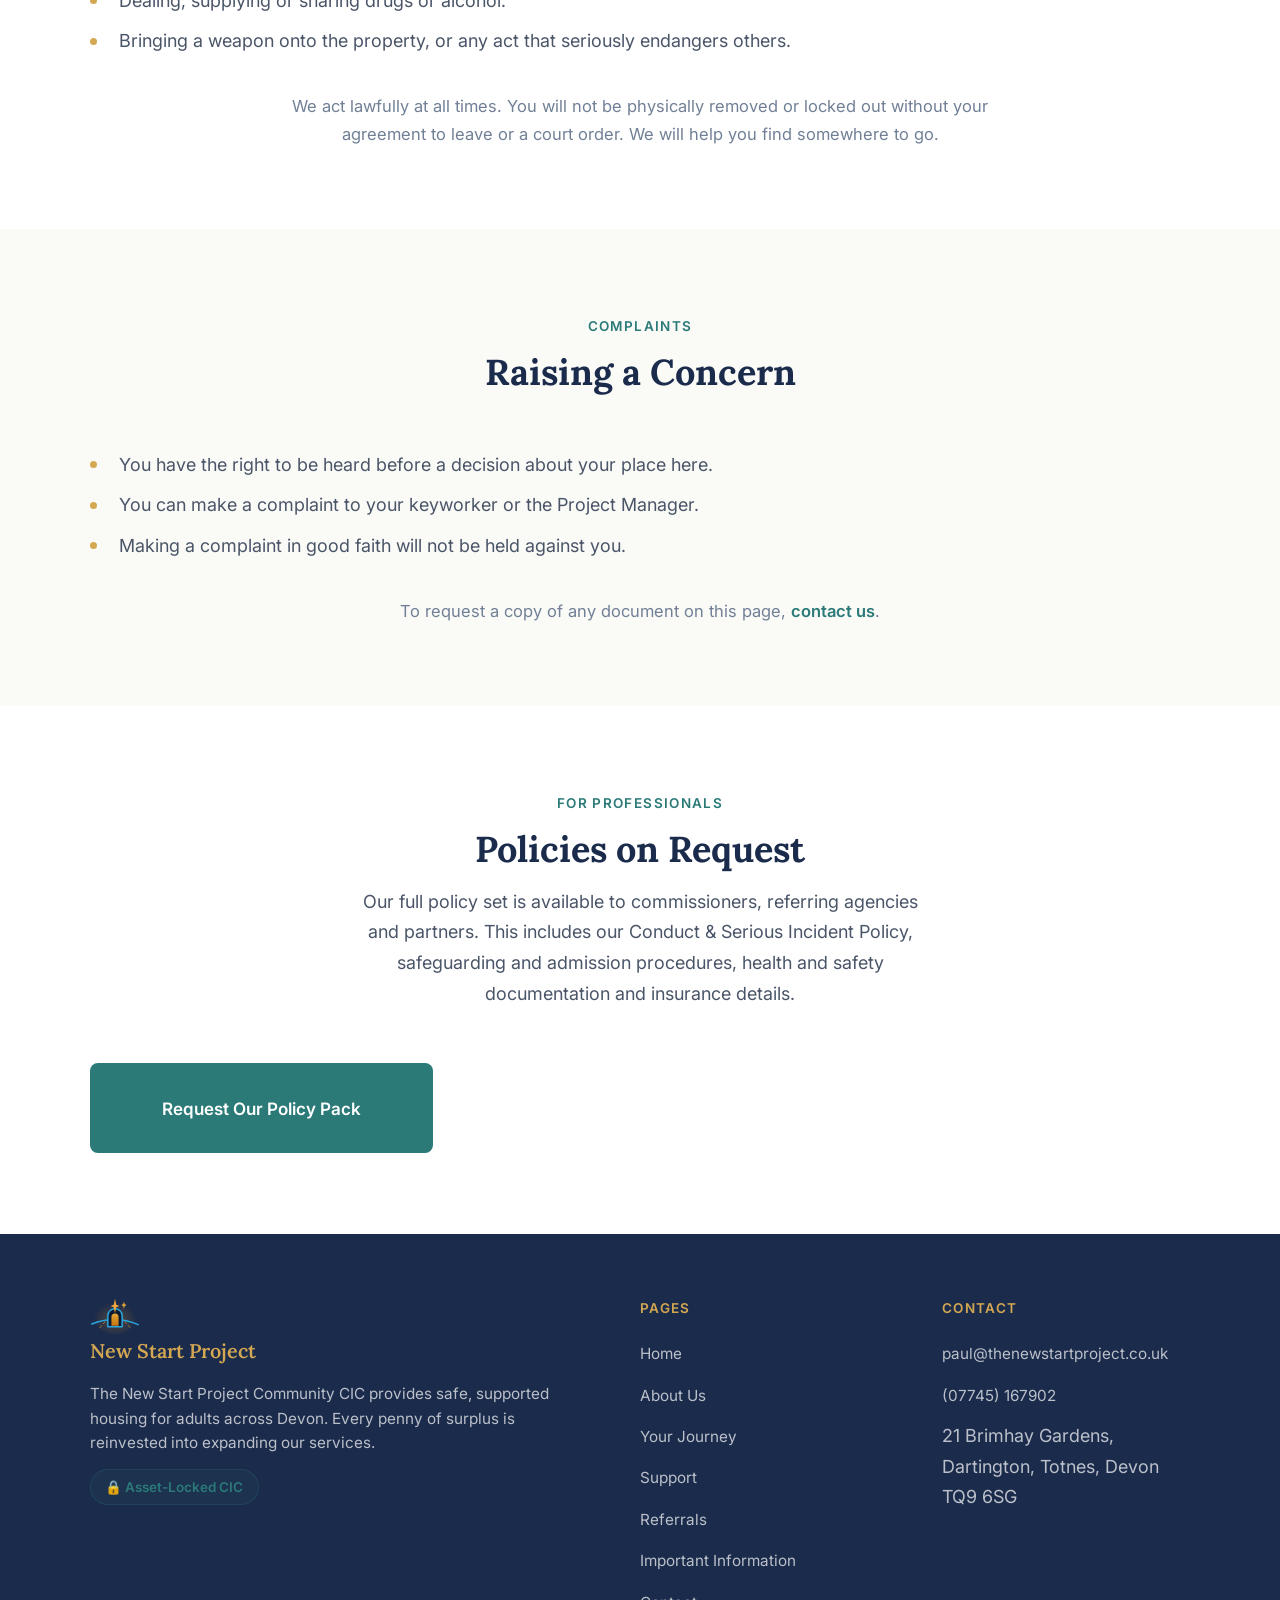
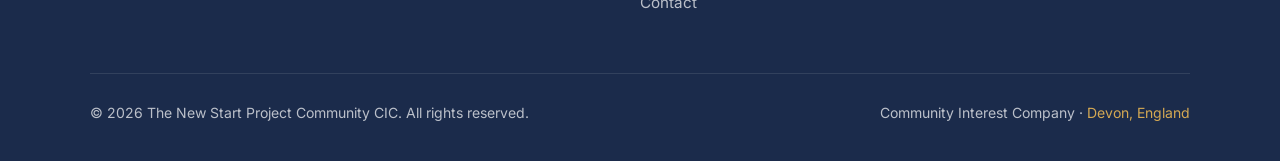
==== commit 6e89d8a7: "Add files via upload" ====
--- a/important-information.html
+++ b/important-information.html
@@ -1,4 +1,4 @@
-l>
+<!DOCTYPE html>
 <html lang="en-GB">
 <head>
   <meta charset="utf-8">
@@ -9,7 +9,7 @@
   <link rel="stylesheet" href="style.css">
 </head>
 <body>
-​
+
   <nav class="site-nav">
     <div class="nav-inner">
       <a href="index.html" class="nav-brand">
@@ -30,7 +30,7 @@
       </ul>
     </div>
   </nav>
-​
+
   <section class="hero">
     <div class="hero-inner">
       <div class="hero-tag">IMPORTANT INFORMATION</div>
@@ -39,7 +39,7 @@
       <p>Below are the agreements you sign, our house rules, and what happens if they are broken.</p>
     </div>
   </section>
-​
+
   <section class="section">
     <div class="section-inner">
       <div class="section-header">
@@ -60,7 +60,7 @@
       </div>
     </div>
   </section>
-​
+
   <section class="section section-alt">
     <div class="section-inner">
       <div class="section-header">
@@ -68,7 +68,7 @@
         <h2>Our Rules</h2>
         <p>This is an abstinence-based recovery house. These are conditions of living here and they apply to everyone.</p>
       </div>
-​
+
       <h3>Non-negotiable</h3>
       <ul class="stage-list">
         <li>No illegal drugs. You must not use, possess, store, bring in or share any illegal drug.</li>
@@ -79,7 +79,7 @@
         <li>No dealing, supplying or sharing drugs or alcohol with anyone.</li>
         <li>No weapons or anything intended to harm on the property.</li>
       </ul>
-​
+
       <h3 style="margin-top:2.5rem">What we expect of you</h3>
       <ul class="stage-list">
         <li>Treat residents, staff and visitors with respect.</li>
@@ -88,7 +88,7 @@
       </ul>
     </div>
   </section>
-​
+
   <section class="section">
     <div class="section-inner">
       <div class="section-header">
@@ -104,7 +104,7 @@
       </ul>
     </div>
   </section>
-​
+
   <section class="section section-alt">
     <div class="section-inner">
       <div class="section-header">
@@ -128,7 +128,7 @@
       <p class="note">We act lawfully at all times. You will not be physically removed or locked out without your agreement to leave or a court order. We will help you find somewhere to go.</p>
     </div>
   </section>
-​
+
   <section class="section">
     <div class="section-inner">
       <div class="section-header">
@@ -143,7 +143,7 @@
       <p class="note">To request a copy of any document on this page, <a href="contact.html">contact us</a>.</p>
     </div>
   </section>
-​
+
   <section class="section section-alt">
     <div class="section-inner">
       <div class="section-header">
@@ -156,7 +156,7 @@
       </div>
     </div>
   </section>
-​
+
   <footer class="site-footer">
     <div class="footer-inner">
       <div class="footer-grid">
@@ -195,6 +195,6 @@
       </div>
     </div>
   </footer>
-​
+
 </body>
 </html>
--- a/style.css
+++ b/style.css
@@ -572,3 +572,19 @@
   .callout { padding: 1.35rem 1.4rem; }
   .brand-text { font-size: 1rem; }
 }
+
+/* --- Photo band: full-bleed image strip sitting directly beneath the navy hero --- */
+.photo-band {
+  line-height: 0;
+  background: var(--navy);
+}
+.photo-band img {
+  display: block;
+  width: 100%;
+  height: clamp(220px, 26vw, 380px);
+  object-fit: cover;
+  object-position: center 48%;
+}
+@media (max-width: 700px) {
+  .photo-band img { height: 190px; }
+}
